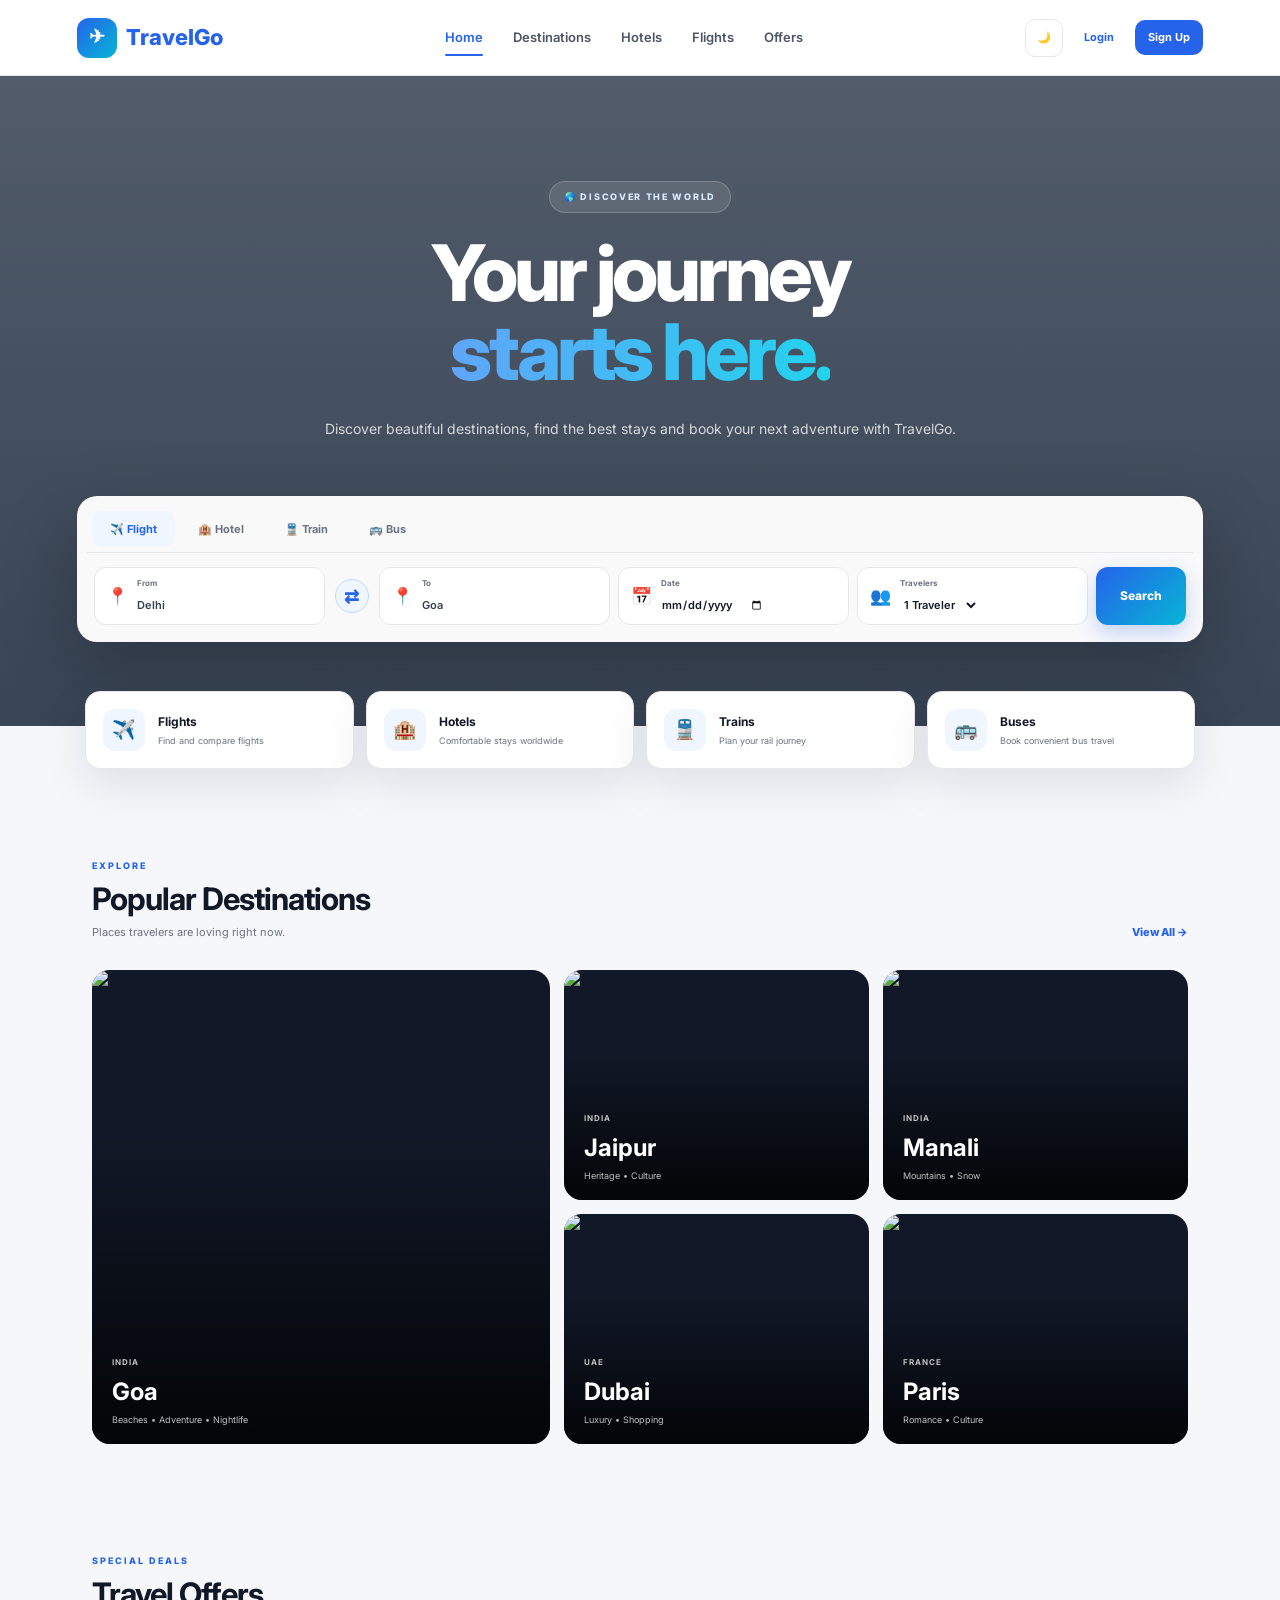
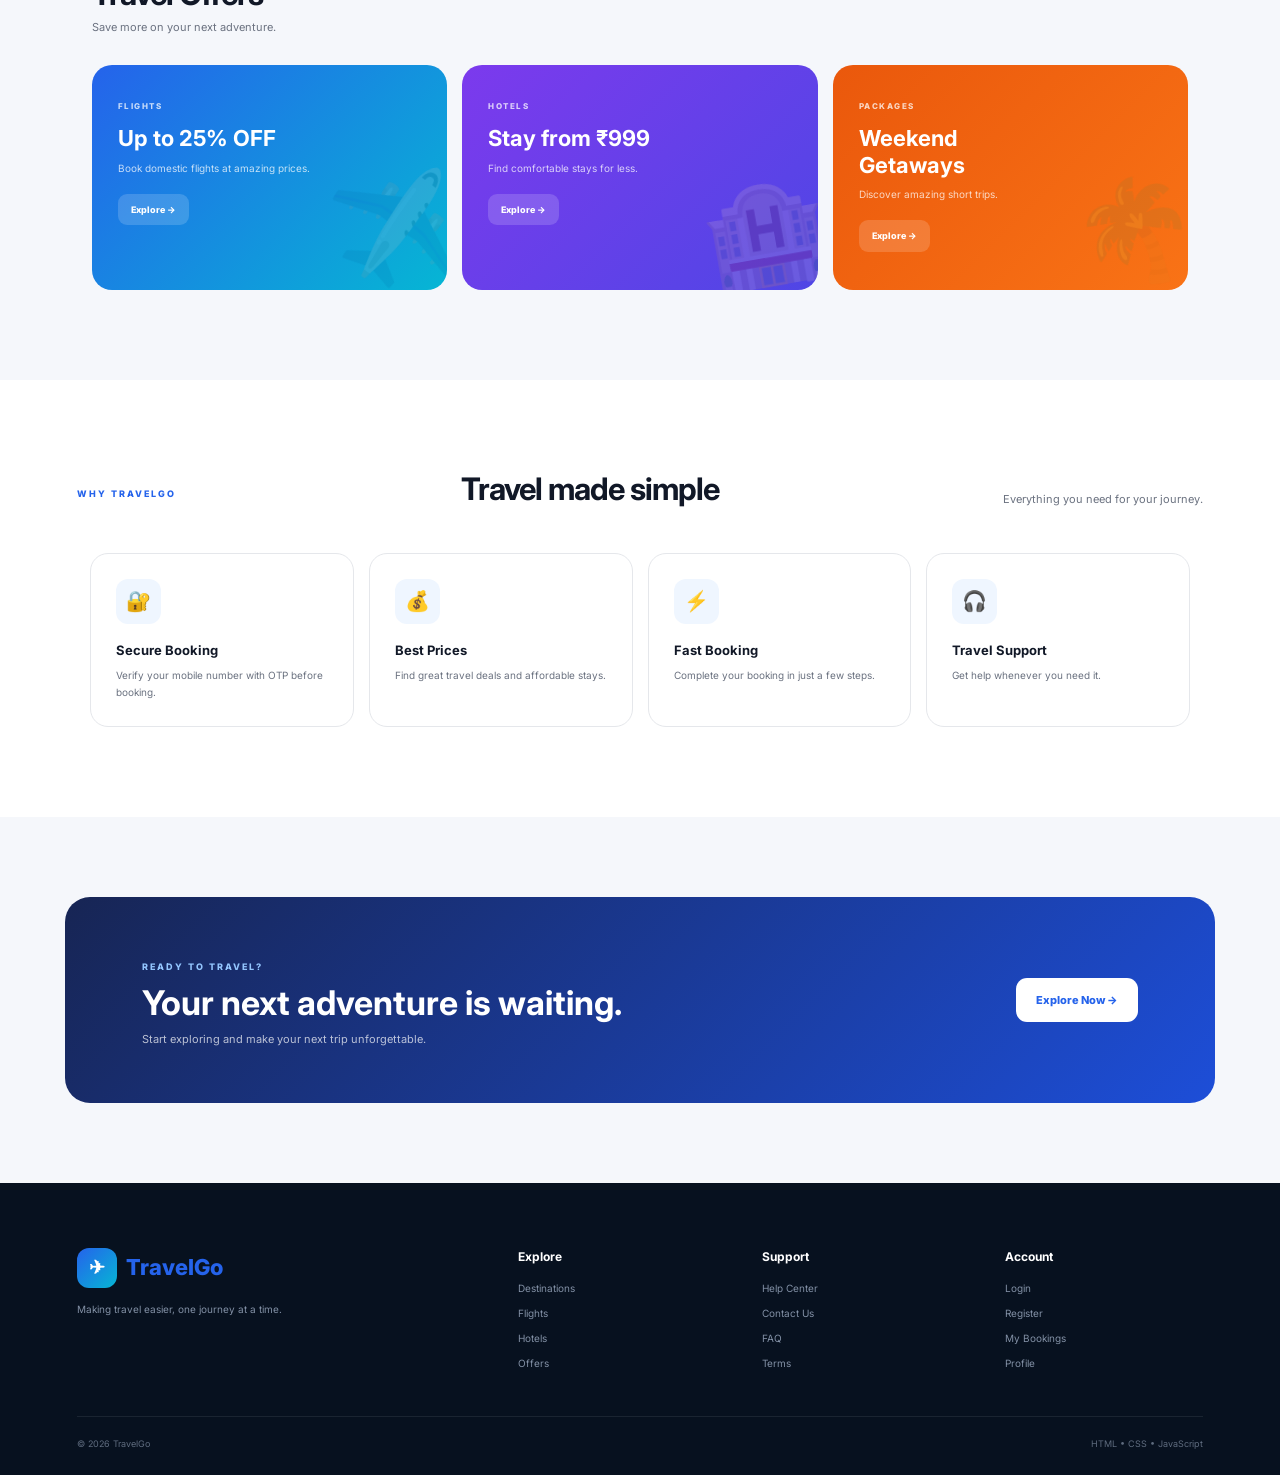
==== index.html @ ca1ddddd "This is a website where you  book train, flights, buses, hotels etc" ====
<!DOCTYPE html>
<html lang="en">
<head>
    <meta charset="UTF-8">

    <meta
        name="viewport"
        content="width=device-width, initial-scale=1.0"
    >

    <meta
        name="description"
        content="TravelGo - Book flights, hotels, buses and unforgettable trips."
    >

    <title>TravelGo | Explore the World</title>

    <!-- Google Font -->
    <link rel="preconnect" href="https://fonts.googleapis.com">

    <link
        href="https://fonts.googleapis.com/css2?family=Inter:wght@400;500;600;700;800&display=swap"
        rel="stylesheet"
    >

    <!-- CSS -->
    <link rel="stylesheet" href="style.css">
</head>

<body>

    <!-- =====================================================
         NAVBAR
    ====================================================== -->

    <header class="navbar">

        <div class="logo">
            <span class="logo-icon">✈</span>
            <span>TravelGo</span>
        </div>


        <nav class="nav-menu">

            <a href="#home" class="active">
                Home
            </a>

            <a href="destinations">
                Destinations
            </a>

            <a href="hotels.html">
                Hotels
            </a>

            <a href="flight.html">
                Flights
            </a>

            <a href="offers.html">
                Offers
            </a>

        </nav>


        <div class="nav-buttons">

            <button
                class="theme-button"
                id="themeButton"
                title="Change theme"
            >
                🌙
            </button>

            <button
                class="login-button"
                id="loginButton"
            >
                Login
            </button>

            <button
                class="signup-button"
                id="signupButton"
            >
                Sign Up
            </button>

        </div>


        <button
            class="mobile-menu"
            id="mobileMenu"
        >
            ☰
        </button>

    </header>


    <!-- =====================================================
         HERO
    ====================================================== -->

    <main>

        <section
            class="hero"
            id="home"
        >

            <div class="hero-content">

                <span class="hero-tag">
                    🌎 DISCOVER THE WORLD
                </span>

                <h1>
                    Your journey
                    <br>
                    <span>starts here.</span>
                </h1>

                <p>
                    Discover beautiful destinations,
                    find the best stays and book your
                    next adventure with TravelGo.
                </p>

            </div>


            <!-- SEARCH CARD -->

            <div class="booking-search">

                <!-- Search Type -->

                <div class="booking-tabs">

                    <button
                        class="booking-tab active"
                        data-type="flight"
                    >
                        ✈️ Flight
                    </button>

                    <button
                        class="booking-tab"
                        data-type="hotel"
                    >
                        🏨 Hotel
                    </button>

                    <button
                        class="booking-tab"
                        data-type="train"
                    >
                        🚆 Train
                    </button>

                    <button
                        class="booking-tab"
                        data-type="bus"
                    >
                        🚌 Bus
                    </button>

                </div>


                <!-- Search Form -->

                <div class="search-form">

                    <!-- FROM -->

                    <div class="input-box">

                        <span class="input-icon">
                            📍
                        </span>

                        <div>

                            <label>
                                From
                            </label>

                            <input
                                type="text"
                                id="from"
                                placeholder="Delhi"
                                autocomplete="off"
                            >

                        </div>

                    </div>


                    <!-- SWAP -->

                    <button
                        class="swap-button"
                        id="swapButton"
                        title="Swap locations"
                    >
                        ⇄
                    </button>


                    <!-- TO -->

                    <div class="input-box">

                        <span class="input-icon">
                            📍
                        </span>

                        <div>

                            <label>
                                To
                            </label>

                            <input
                                type="text"
                                id="to"
                                placeholder="Goa"
                                autocomplete="off"
                            >

                        </div>

                    </div>


                    <!-- DATE -->

                    <div class="input-box">

                        <span class="input-icon">
                            📅
                        </span>

                        <div>

                            <label>
                                Date
                            </label>

                            <input
                                type="date"
                                id="travelDate"
                            >

                        </div>

                    </div>


                    <!-- TRAVELERS -->

                    <div class="input-box">

                        <span class="input-icon">
                            👥
                        </span>

                        <div>

                            <label>
                                Travelers
                            </label>

                            <select id="travelers">

                                <option value="1">
                                    1 Traveler
                                </option>

                                <option value="2">
                                    2 Travelers
                                </option>

                                <option value="3">
                                    3 Travelers
                                </option>

                                <option value="4">
                                    4 Travelers
                                </option>

                                <option value="5">
                                    5 Travelers
                                </option>

                            </select>

                        </div>

                    </div>


                    <!-- SEARCH -->

                    <button
                        class="search-button"
                        id="searchButton"
                    >
                        Search
                    </button>

                </div>

            </div>

        </section>


        <!-- =================================================
             QUICK SERVICES
        ================================================== -->

        <section class="services">

            <div class="service-card">

                <div class="service-icon">
                    ✈️
                </div>

                <div>

                    <h3>
                        Flights
                    </h3>

                    <p>
                        Find and compare flights
                    </p>

                </div>

            </div>


            <div class="service-card">

                <div class="service-icon">
                    🏨
                </div>

                <div>

                    <h3>
                        Hotels
                    </h3>

                    <p>
                        Comfortable stays worldwide
                    </p>

                </div>

            </div>


            <div class="service-card">

                <div class="service-icon">
                    🚆
                </div>

                <div>

                    <h3>
                        Trains
                    </h3>

                    <p>
                        Plan your rail journey
                    </p>

                </div>

            </div>


            <div class="service-card">

                <div class="service-icon">
                    🚌
                </div>

                <div>

                    <h3>
                        Buses
                    </h3>

                    <p>
                        Book convenient bus travel
                    </p>

                </div>

            </div>

        </section>


        <!-- =================================================
             DESTINATIONS
        ================================================== -->

        <section
            class="section"
            id="destinations"
        >

            <div class="section-heading">

                <div>

                    <span>
                        EXPLORE
                    </span>

                    <h2>
                        Popular Destinations
                    </h2>

                    <p>
                        Places travelers are loving right now.
                    </p>

                </div>


                <button class="view-button">
                    View All →
                </button>

            </div>


            <div class="destination-grid">


                <!-- GOA -->

                <article class="destination-card large">

                    <img
                        src="https://images.unsplash.com/photo-1514222134-b57cbb8ce073?auto=format&fit=crop&w=1200&q=80"
                        alt="Goa beach"
                    >

                    <div class="destination-info">

                        <span>
                            INDIA
                        </span>

                        <h3>
                            Goa
                        </h3>

                        <p>
                            Beaches • Adventure • Nightlife
                        </p>

                    </div>

                </article>


                <!-- JAIPUR -->

                <article class="destination-card">

                    <img
                        src="https://images.unsplash.com/photo-1477587458883-47145ed94245?auto=format&fit=crop&w=900&q=80"
                        alt="Jaipur"
                    >

                    <div class="destination-info">

                        <span>
                            INDIA
                        </span>

                        <h3>
                            Jaipur
                        </h3>

                        <p>
                            Heritage • Culture
                        </p>

                    </div>

                </article>


                <!-- MANALI -->

                <article class="destination-card">

                    <img
                        src="https://images.unsplash.com/photo-1518002054494-3a6f94352e9d?auto=format&fit=crop&w=900&q=80"
                        alt="Mountain destination"
                    >

                    <div class="destination-info">

                        <span>
                            INDIA
                        </span>

                        <h3>
                            Manali
                        </h3>

                        <p>
                            Mountains • Snow
                        </p>

                    </div>

                </article>


                <!-- DUBAI -->

                <article class="destination-card">

                    <img
                        src="https://images.unsplash.com/photo-1512453979798-5ea266f8880c?auto=format&fit=crop&w=900&q=80"
                        alt="Dubai"
                    >

                    <div class="destination-info">

                        <span>
                            UAE
                        </span>

                        <h3>
                            Dubai
                        </h3>

                        <p>
                            Luxury • Shopping
                        </p>

                    </div>

                </article>


                <!-- PARIS -->

                <article class="destination-card">

                    <img
                        src="https://images.unsplash.com/photo-1502602898657-3e91760cbb34?auto=format&fit=crop&w=900&q=80"
                        alt="Paris"
                    >

                    <div class="destination-info">

                        <span>
                            FRANCE
                        </span>

                        <h3>
                            Paris
                        </h3>

                        <p>
                            Romance • Culture
                        </p>

                    </div>

                </article>

            </div>

        </section>


        <!-- =================================================
             OFFERS
        ================================================== -->

        <section
            class="section offers-section"
            id="offers"
        >

            <div class="section-heading">

                <div>

                    <span>
                        SPECIAL DEALS
                    </span>

                    <h2>
                        Travel Offers
                    </h2>

                    <p>
                        Save more on your next adventure.
                    </p>

                </div>

            </div>


            <div class="offers-grid">


                <article class="offer-card">

                    <div>

                        <small>
                            FLIGHTS
                        </small>

                        <h3>
                            Up to 25% OFF
                        </h3>

                        <p>
                            Book domestic flights
                            at amazing prices.
                        </p>

                        <button>
                            Explore →
                        </button>

                    </div>

                    <div class="offer-emoji">
                        ✈️
                    </div>

                </article>


                <article class="offer-card">

                    <div>

                        <small>
                            HOTELS
                        </small>

                        <h3>
                            Stay from ₹999
                        </h3>

                        <p>
                            Find comfortable stays
                            for less.
                        </p>

                        <button>
                            Explore →
                        </button>

                    </div>

                    <div class="offer-emoji">
                        🏨
                    </div>

                </article>


                <article class="offer-card">

                    <div>

                        <small>
                            PACKAGES
                        </small>

                        <h3>
                            Weekend Getaways
                        </h3>

                        <p>
                            Discover amazing
                            short trips.
                        </p>

                        <button>
                            Explore →
                        </button>

                    </div>

                    <div class="offer-emoji">
                        🌴
                    </div>

                </article>

            </div>

        </section>


        <!-- =================================================
             WHY TRAVELGO
        ================================================== -->

        <section class="why-us">

            <div class="section-heading centered">

                <span>
                    WHY TRAVELGO
                </span>

                <h2>
                    Travel made simple
                </h2>

                <p>
                    Everything you need for your journey.
                </p>

            </div>


            <div class="features">

                <div class="feature">

                    <div>
                        🔐
                    </div>

                    <h3>
                        Secure Booking
                    </h3>

                    <p>
                        Verify your mobile number
                        with OTP before booking.
                    </p>

                </div>


                <div class="feature">

                    <div>
                        💰
                    </div>

                    <h3>
                        Best Prices
                    </h3>

                    <p>
                        Find great travel deals
                        and affordable stays.
                    </p>

                </div>


                <div class="feature">

                    <div>
                        ⚡
                    </div>

                    <h3>
                        Fast Booking
                    </h3>

                    <p>
                        Complete your booking
                        in just a few steps.
                    </p>

                </div>


                <div class="feature">

                    <div>
                        🎧
                    </div>

                    <h3>
                        Travel Support
                    </h3>

                    <p>
                        Get help whenever you
                        need it.
                    </p>

                </div>

            </div>

        </section>


        <!-- =================================================
             CALL TO ACTION
        ================================================== -->

        <section class="cta">

            <div>

                <span>
                    READY TO TRAVEL?
                </span>

                <h2>
                    Your next adventure
                    is waiting.
                </h2>

                <p>
                    Start exploring and make
                    your next trip unforgettable.
                </p>

            </div>


            <button id="exploreButton">
                Explore Now →
            </button>

        </section>

    </main>


    <!-- =====================================================
         FOOTER
    ====================================================== -->

    <footer class="footer">

        <div class="footer-container">


            <div class="footer-about">

                <div class="logo footer-logo">

                    <span class="logo-icon">
                        ✈
                    </span>

                    <span>
                        TravelGo
                    </span>

                </div>

                <p>
                    Making travel easier,
                    one journey at a time.
                </p>

            </div>


            <div class="footer-column">

                <h4>
                    Explore
                </h4>

                <a href="#destinations">
                    Destinations
                </a>

                <a href="#flights">
                    Flights
                </a>

                <a href="#hotels">
                    Hotels
                </a>

                <a href="#offers">
                    Offers
                </a>

            </div>


            <div class="footer-column">

                <h4>
                    Support
                </h4>

                <a href="#">
                    Help Center
                </a>

                <a href="#">
                    Contact Us
                </a>

                <a href="#">
                    FAQ
                </a>

                <a href="#">
                    Terms
                </a>

            </div>


            <div class="footer-column">

                <h4>
                    Account
                </h4>

                <a href="#">
                    Login
                </a>

                <a href="#">
                    Register
                </a>

                <a href="#">
                    My Bookings
                </a>

                <a href="#">
                    Profile
                </a>

            </div>

        </div>


        <div class="footer-bottom">

            <span>
                © 2026 TravelGo
            </span>

            <span>
                HTML • CSS • JavaScript
            </span>

        </div>

    </footer>


    <!-- =====================================================
         LOGIN MODAL
    ====================================================== -->

    <div
        class="modal"
        id="loginModal"
    >

        <div class="modal-box">

            <button
                class="close-modal"
                id="closeLogin"
            >
                ×
            </button>

            <div class="modal-icon">
                🔐
            </div>

            <h2>
                Welcome Back
            </h2>

            <p>
                Login to manage your bookings.
            </p>


            <input
                type="tel"
                id="loginPhone"
                placeholder="Enter mobile number"
                maxlength="10"
            >


            <button
                class="modal-button"
                id="sendLoginOtp"
            >
                Send OTP
            </button>

        </div>

    </div>


    <!-- =====================================================
         SIGNUP MODAL
    ====================================================== -->

    <div
        class="modal"
        id="signupModal"
    >

        <div class="modal-box">

            <button
                class="close-modal"
                id="closeSignup"
            >
                ×
            </button>

            <div class="modal-icon">
                👤
            </div>

            <h2>
                Create Account
            </h2>

            <p>
                Start planning your next journey.
            </p>


            <input
                type="text"
                id="signupName"
                placeholder="Full name"
            >


            <input
                type="tel"
                id="signupPhone"
                placeholder="Mobile number"
                maxlength="10"
            >


            <button
                class="modal-button"
                id="sendSignupOtp"
            >
                Create Account
            </button>

        </div>

    </div>


    <!-- =====================================================
         TOAST
    ====================================================== -->

    <div
        class="toast"
        id="toast"
    >
        <span>✓</span>

        <p id="toastMessage">
            Welcome to TravelGo!
        </p>
    </div>


    <!-- =====================================================
         JAVASCRIPT
    ====================================================== -->

    <script src="script.js"></script>

</body>
</html>
---- style.css ----
/* =====================================================
   TRAVELGO - MAIN CSS
===================================================== */

* {
    margin: 0;
    padding: 0;
    box-sizing: border-box;
}

html {
    scroll-behavior: smooth;
}

:root {
    --primary: #2563eb;
    --primary-dark: #1d4ed8;
    --secondary: #06b6d4;

    --background: #f5f7fb;
    --card: #ffffff;
    --text: #111827;
    --muted: #6b7280;
    --border: #e5e7eb;

    --dark: #07111f;
    --dark-card: #101c2d;

    --shadow:
        0 15px 45px rgba(15, 23, 42, 0.10);

    --radius: 18px;
}

body {
    font-family: "Inter", Arial, sans-serif;
    background: var(--background);
    color: var(--text);
    line-height: 1.5;
    transition: 0.3s ease;
}

body.no-scroll {
    overflow: hidden;
}

button,
input,
select {
    font: inherit;
}

button {
    cursor: pointer;
}

a {
    text-decoration: none;
    color: inherit;
}


/* =====================================================
   NAVBAR
===================================================== */

.navbar {
    position: sticky;
    top: 0;
    z-index: 1000;

    height: 76px;

    display: flex;
    align-items: center;
    justify-content: space-between;

    padding: 0 6%;

    background: rgba(255, 255, 255, 0.94);

    border-bottom: 1px solid var(--border);

    backdrop-filter: blur(15px);
}

.logo {
    display: flex;
    align-items: center;
    gap: 9px;

    color: var(--primary);

    font-size: 22px;
    font-weight: 800;
}

.logo-icon {
    width: 40px;
    height: 40px;

    display: grid;
    place-items: center;

    border-radius: 12px;

    background:
        linear-gradient(
            135deg,
            var(--primary),
            var(--secondary)
        );

    color: white;

    font-size: 19px;
}

.nav-menu {
    display: flex;
    align-items: center;
    gap: 30px;
}

.nav-menu a {
    position: relative;

    color: #4b5563;

    font-size: 13px;
    font-weight: 600;

    transition: 0.25s ease;
}

.nav-menu a:hover,
.nav-menu a.active {
    color: var(--primary);
}

.nav-menu a.active::after {
    content: "";

    position: absolute;

    left: 0;
    right: 0;
    bottom: -9px;

    height: 2px;

    border-radius: 10px;

    background: var(--primary);
}

.nav-buttons {
    display: flex;
    align-items: center;
    gap: 8px;
}

.theme-button,
.login-button,
.signup-button {
    border-radius: 10px;

    padding: 9px 13px;

    font-size: 11px;
    font-weight: 700;

    transition: 0.25s ease;
}

.theme-button {
    border: 1px solid var(--border);
    background: white;

    width: 38px;
    height: 38px;

    padding: 0;
}

.theme-button:hover {
    transform: rotate(15deg);
}

.login-button {
    border: none;
    background: transparent;

    color: var(--primary);
}

.login-button:hover {
    background: #eff6ff;
}

.signup-button {
    border: none;

    background: var(--primary);
    color: white;
}

.signup-button:hover {
    background: var(--primary-dark);

    transform: translateY(-2px);
}

.mobile-menu {
    display: none;

    width: 40px;
    height: 40px;

    border: none;
    border-radius: 10px;

    background: #eff6ff;

    color: var(--primary);

    font-size: 22px;
}


/* =====================================================
   HERO
===================================================== */

.hero {
    min-height: 650px;

    position: relative;

    display: flex;
    flex-direction: column;
    align-items: center;

    padding: 105px 6% 80px;

    background:
        linear-gradient(
            rgba(4, 18, 38, 0.68),
            rgba(4, 18, 38, 0.78)
        ),
        url("https://images.unsplash.com/photo-1500534623283-312aade485b7?auto=format&fit=crop&w=2000&q=85")
        center / cover no-repeat;

    color: white;
}

.hero-content {
    max-width: 850px;

    text-align: center;
}

.hero-tag {
    display: inline-block;

    padding: 8px 14px;

    margin-bottom: 20px;

    border: 1px solid rgba(255, 255, 255, 0.2);

    border-radius: 30px;

    background: rgba(255, 255, 255, 0.10);

    backdrop-filter: blur(10px);

    color: #dbeafe;

    font-size: 9px;
    font-weight: 800;

    letter-spacing: 1.7px;
}

.hero h1 {
    font-size: clamp(45px, 7vw, 78px);

    line-height: 1.02;

    letter-spacing: -4px;

    font-weight: 800;
}

.hero h1 span {
    background:
        linear-gradient(
            90deg,
            #60a5fa,
            #22d3ee
        );

    -webkit-background-clip: text;
    -webkit-text-fill-color: transparent;
}

.hero-content p {
    max-width: 650px;

    margin: 24px auto 0;

    color: rgba(255, 255, 255, 0.78);

    font-size: 14px;

    line-height: 1.8;
}


/* =====================================================
   BOOKING SEARCH
===================================================== */

.booking-search {
    width: min(1150px, 100%);

    margin-top: 55px;

    padding: 10px;

    border-radius: 20px;

    background: rgba(255, 255, 255, 0.97);

    color: var(--text);

    box-shadow:
        0 25px 70px rgba(0, 0, 0, 0.25);
}

.booking-tabs {
    display: flex;
    align-items: center;

    gap: 5px;

    padding: 5px;

    border-bottom: 1px solid var(--border);
}

.booking-tab {
    padding: 10px 18px;

    border: none;
    border-radius: 10px;

    background: transparent;

    color: var(--muted);

    font-size: 11px;
    font-weight: 700;

    transition: 0.25s ease;
}

.booking-tab:hover {
    background: #f1f5f9;
}

.booking-tab.active {
    background: #eff6ff;

    color: var(--primary);
}

.search-form {
    display: grid;

    grid-template-columns:
        1fr
        38px
        1fr
        1fr
        1fr
        auto;

    align-items: center;

    gap: 8px;

    padding: 14px 7px 7px;
}

.input-box {
    min-width: 0;

    min-height: 58px;

    display: flex;
    align-items: center;

    gap: 9px;

    padding: 9px 12px;

    border: 1px solid var(--border);

    border-radius: 12px;

    background: white;

    transition: 0.2s ease;
}

.input-box:focus-within {
    border-color: var(--primary);

    box-shadow:
        0 0 0 3px rgba(37, 99, 235, 0.08);
}

.input-icon {
    font-size: 17px;
}

.input-box label {
    display: block;

    margin-bottom: 2px;

    color: var(--muted);

    font-size: 8px;
    font-weight: 700;
}

.input-box input,
.input-box select {
    width: 100%;

    border: none;
    outline: none;

    background: transparent;

    color: var(--text);

    font-size: 11px;
    font-weight: 600;
}

.input-box input::placeholder {
    color: #374151;
}

.swap-button {
    width: 34px;
    height: 34px;

    display: grid;
    place-items: center;

    margin: auto;

    border: 1px solid #bfdbfe;

    border-radius: 50%;

    background: #eff6ff;

    color: var(--primary);

    font-size: 18px;
    font-weight: 800;

    transition: 0.25s ease;
}

.swap-button:hover {
    transform: rotate(180deg);

    background: var(--primary);

    color: white;
}

.search-button {
    height: 58px;

    padding: 0 24px;

    border: none;

    border-radius: 12px;

    background:
        linear-gradient(
            135deg,
            var(--primary),
            var(--secondary)
        );

    color: white;

    font-size: 12px;
    font-weight: 800;

    box-shadow:
        0 8px 20px rgba(37, 99, 235, 0.25);

    transition: 0.25s ease;
}

.search-button:hover {
    transform: translateY(-2px);

    box-shadow:
        0 12px 25px rgba(37, 99, 235, 0.35);
}


/* =====================================================
   SERVICES
===================================================== */

.services {
    max-width: 1150px;

    margin: -35px auto 0;

    position: relative;
    z-index: 5;

    display: grid;

    grid-template-columns:
        repeat(4, 1fr);

    gap: 12px;

    padding: 0 20px;
}

.service-card {
    display: flex;
    align-items: center;

    gap: 13px;

    padding: 17px;

    border: 1px solid var(--border);

    border-radius: 15px;

    background: var(--card);

    box-shadow: var(--shadow);

    transition: 0.3s ease;
}

.service-card:hover {
    transform: translateY(-5px);

    border-color: #bfdbfe;
}

.service-icon {
    width: 42px;
    height: 42px;

    flex-shrink: 0;

    display: grid;
    place-items: center;

    border-radius: 12px;

    background: #eff6ff;

    font-size: 19px;
}

.service-card h3 {
    font-size: 12px;
}

.service-card p {
    margin-top: 3px;

    color: var(--muted);

    font-size: 9px;
}


/* =====================================================
   COMMON SECTION
===================================================== */

.section {
    max-width: 1250px;

    margin: auto;

    padding: 90px 6%;
}

.section-heading {
    display: flex;
    align-items: flex-end;
    justify-content: space-between;

    margin-bottom: 30px;
}

.section-heading > div > span,
.centered > span {
    display: block;

    margin-bottom: 7px;

    color: var(--primary);

    font-size: 9px;
    font-weight: 800;

    letter-spacing: 2px;
}

.section-heading h2,
.centered h2 {
    font-size: 31px;

    line-height: 1.2;

    letter-spacing: -1px;
}

.section-heading p,
.centered p {
    margin-top: 7px;

    color: var(--muted);

    font-size: 11px;
}

.view-button {
    border: none;

    background: transparent;

    color: var(--primary);

    font-size: 11px;
    font-weight: 800;
}


/* =====================================================
   DESTINATIONS
===================================================== */

.destination-grid {
    display: grid;

    grid-template-columns:
        1.5fr
        1fr
        1fr;

    grid-template-rows:
        230px
        230px;

    gap: 14px;
}

.destination-card {
    position: relative;

    overflow: hidden;

    border-radius: var(--radius);

    background: #111827;

    cursor: pointer;
}

.destination-card.large {
    grid-row: span 2;
}

.destination-card img {
    width: 100%;
    height: 100%;

    object-fit: cover;

    transition:
        transform 0.6s ease;
}

.destination-card:hover img {
    transform: scale(1.08);
}

.destination-card::after {
    content: "";

    position: absolute;

    inset: 0;

    background:
        linear-gradient(
            transparent 35%,
            rgba(0, 0, 0, 0.82)
        );
}

.destination-info {
    position: absolute;

    z-index: 2;

    left: 20px;
    right: 20px;
    bottom: 18px;

    color: white;
}

.destination-info span {
    font-size: 8px;
    font-weight: 700;

    letter-spacing: 1px;

    opacity: 0.75;
}

.destination-info h3 {
    margin-top: 3px;

    font-size: 24px;
}

.destination-info p {
    margin-top: 3px;

    color: rgba(255, 255, 255, 0.75);

    font-size: 9px;
}


/* =====================================================
   OFFERS
===================================================== */

.offers-section {
    padding-top: 20px;
}

.offers-grid {
    display: grid;

    grid-template-columns:
        repeat(3, 1fr);

    gap: 15px;
}

.offer-card {
    min-height: 225px;

    position: relative;

    overflow: hidden;

    display: flex;
    justify-content: space-between;

    padding: 26px;

    border-radius: 20px;

    color: white;

    background:
        linear-gradient(
            135deg,
            #2563eb,
            #06b6d4
        );
}

.offer-card:nth-child(2) {
    background:
        linear-gradient(
            135deg,
            #7c3aed,
            #4f46e5
        );
}

.offer-card:nth-child(3) {
    background:
        linear-gradient(
            135deg,
            #ea580c,
            #f97316
        );
}

.offer-card small {
    font-size: 8px;
    font-weight: 800;

    letter-spacing: 1.5px;

    opacity: 0.75;
}

.offer-card h3 {
    max-width: 190px;

    margin: 10px 0 8px;

    font-size: 22px;

    line-height: 1.2;
}

.offer-card p {
    max-width: 200px;

    color: rgba(255, 255, 255, 0.75);

    font-size: 10px;

    line-height: 1.6;
}

.offer-card button {
    margin-top: 18px;

    padding: 9px 13px;

    border: none;

    border-radius: 9px;

    background: rgba(255, 255, 255, 0.16);

    color: white;

    font-size: 9px;
    font-weight: 800;
}

.offer-emoji {
    position: absolute;

    right: -10px;
    bottom: -15px;

    font-size: 100px;

    opacity: 0.15;

    transform: rotate(-10deg);
}


/* =====================================================
   WHY US
===================================================== */

.why-us {
    padding: 90px 6%;

    background: var(--card);
}

.centered {
    text-align: center;
}

.features {
    max-width: 1100px;

    display: grid;

    grid-template-columns:
        repeat(4, 1fr);

    gap: 15px;

    margin: 45px auto 0;
}

.feature {
    padding: 25px;

    border: 1px solid var(--border);

    border-radius: 18px;

    background: var(--card);

    transition: 0.3s ease;
}

.feature:hover {
    transform: translateY(-6px);

    box-shadow: var(--shadow);

    border-color: #bfdbfe;
}

.feature > div {
    width: 45px;
    height: 45px;

    display: grid;
    place-items: center;

    margin-bottom: 17px;

    border-radius: 12px;

    background: #eff6ff;

    font-size: 20px;
}

.feature h3 {
    font-size: 13px;
}

.feature p {
    margin-top: 7px;

    color: var(--muted);

    font-size: 10px;

    line-height: 1.7;
}


/* =====================================================
   CTA
===================================================== */

.cta {
    max-width: 1150px;

    margin: 80px auto;

    padding: 55px 6%;

    display: flex;
    align-items: center;
    justify-content: space-between;

    gap: 30px;

    border-radius: 25px;

    background:
        linear-gradient(
            135deg,
            #172554,
            #1d4ed8
        );

    color: white;
}

.cta > div > span {
    font-size: 9px;
    font-weight: 800;

    letter-spacing: 2px;

    color: #93c5fd;
}

.cta h2 {
    max-width: 600px;

    margin-top: 8px;

    font-size: 34px;

    line-height: 1.1;
}

.cta p {
    margin-top: 10px;

    color: rgba(255, 255, 255, 0.7);

    font-size: 11px;
}

.cta button {
    flex-shrink: 0;

    padding: 14px 20px;

    border: none;

    border-radius: 11px;

    background: white;

    color: var(--primary);

    font-size: 11px;
    font-weight: 800;

    transition: 0.25s ease;
}

.cta button:hover {
    transform: translateY(-3px);
}


/* =====================================================
   FOOTER
===================================================== */

.footer {
    padding: 65px 6% 25px;

    background: #07111f;

    color: white;
}

.footer-container {
    max-width: 1200px;

    display: grid;

    grid-template-columns:
        2fr
        1fr
        1fr
        1fr;

    gap: 45px;

    margin: auto;
}

.footer-about p {
    max-width: 250px;

    margin-top: 14px;

    color: #8290a5;

    font-size: 10px;
}

.footer-column {
    display: flex;
    flex-direction: column;

    gap: 10px;
}

.footer-column h4 {
    margin-bottom: 5px;

    font-size: 12px;
}

.footer-column a {
    color: #8290a5;

    font-size: 10px;

    transition: 0.2s ease;
}

.footer-column a:hover {
    color: white;

    transform: translateX(3px);
}

.footer-bottom {
    max-width: 1200px;

    display: flex;
    align-items: center;
    justify-content: space-between;

    margin: 45px auto 0;

    padding-top: 20px;

    border-top:
        1px solid rgba(255, 255, 255, 0.08);

    color: #5f6c7f;

    font-size: 9px;
}


/* =====================================================
   MODAL
===================================================== */

.modal {
    position: fixed;

    inset: 0;

    z-index: 2000;

    display: none;
    align-items: center;
    justify-content: center;

    padding: 20px;

    background:
        rgba(3, 10, 20, 0.72);

    backdrop-filter: blur(7px);
}

.modal.show {
    display: flex;
}

.modal-box {
    width: min(420px, 100%);

    position: relative;

    padding: 35px;

    border-radius: 22px;

    background: var(--card);

    box-shadow:
        0 30px 80px rgba(0, 0, 0, 0.3);

    animation:
        modalIn 0.25s ease;
}

@keyframes modalIn {

    from {
        opacity: 0;
        transform: translateY(20px) scale(0.97);
    }

    to {
        opacity: 1;
        transform: translateY(0) scale(1);
    }

}

.close-modal {
    position: absolute;

    top: 15px;
    right: 15px;

    width: 32px;
    height: 32px;

    border: none;

    border-radius: 50%;

    background: #f1f5f9;

    color: #475569;

    font-size: 20px;
}

.modal-icon {
    width: 55px;
    height: 55px;

    display: grid;
    place-items: center;

    margin-bottom: 15px;

    border-radius: 15px;

    background: #eff6ff;

    font-size: 24px;
}

.modal-box h2 {
    font-size: 25px;
}

.modal-box > p {
    margin: 7px 0 20px;

    color: var(--muted);

    font-size: 11px;
}

.modal-box input {
    width: 100%;

    height: 48px;

    margin-bottom: 12px;

    padding: 0 14px;

    border:
        1px solid var(--border);

    border-radius: 10px;

    outline: none;

    background: var(--card);

    color: var(--text);

    font-size: 12px;
}

.modal-box input:focus {
    border-color: var(--primary);

    box-shadow:
        0 0 0 3px rgba(37, 99, 235, 0.08);
}

.modal-button {
    width: 100%;

    height: 48px;

    border: none;

    border-radius: 10px;

    background: var(--primary);

    color: white;

    font-size: 11px;
    font-weight: 800;
}


/* =====================================================
   TOAST
===================================================== */

.toast {
    position: fixed;

    right: 25px;
    bottom: 25px;

    z-index: 3000;

    min-width: 260px;

    display: flex;
    align-items: center;

    gap: 10px;

    padding: 13px 17px;

    border-radius: 12px;

    background: #111827;

    color: white;

    box-shadow:
        0 15px 40px rgba(0, 0, 0, 0.2);

    opacity: 0;

    visibility: hidden;

    transform: translateY(20px);

    transition: 0.3s ease;
}

.toast.show {
    opacity: 1;

    visibility: visible;

    transform: translateY(0);
}

.toast > span {
    width: 25px;
    height: 25px;

    display: grid;
    place-items: center;

    border-radius: 50%;

    background: #22c55e;

    font-size: 12px;
}

.toast p {
    font-size: 11px;
}


/* =====================================================
   DARK MODE
===================================================== */

body.dark-mode {
    --background: #070d18;
    --card: #0e1929;
    --text: #f8fafc;
    --muted: #94a3b8;
    --border: rgba(255, 255, 255, 0.08);
}

body.dark-mode .navbar {
    background: rgba(7, 13, 24, 0.94);
}

body.dark-mode .nav-menu a {
    color: #94a3b8;
}

body.dark-mode .nav-menu a:hover,
body.dark-mode .nav-menu a.active {
    color: #60a5fa;
}

body.dark-mode .theme-button {
    background: #101c2d;
    color: white;
}

body.dark-mode .login-button:hover {
    background: #101c2d;
}

body.dark-mode .booking-search {
    background: #0e1929;
}

body.dark-mode .booking-tab:hover {
    background: #162338;
}

body.dark-mode .input-box {
    background: #101c2d;
}

body.dark-mode .input-box input,
body.dark-mode .input-box select {
    color: white;
}

body.dark-mode .input-box input::placeholder {
    color: #94a3b8;
}

body.dark-mode .service-card {
    background: #0e1929;
}

body.dark-mode .service-icon,
body.dark-mode .feature > div,
body.dark-mode .modal-icon {
    background: #172554;
}

body.dark-mode .feature {
    background: #0e1929;
}

body.dark-mode .modal-box {
    background: #0e1929;
}

body.dark-mode .modal-box input {
    background: #101c2d;
    color: white;
}

body.dark-mode .close-modal {
    background: #172338;
    color: white;
}


/* =====================================================
   TABLET
===================================================== */

@media (max-width: 1050px) {

    .navbar {
        padding: 0 4%;
    }

    .nav-menu {
        gap: 18px;
    }

    .search-form {
        grid-template-columns:
            1fr
            1fr
            1fr;
    }

    .swap-button {
        display: none;
    }

    .search-button {
        width: 100%;
    }

    .services {
        grid-template-columns: 1fr 1fr;
    }

    .destination-grid {
        grid-template-columns: 1fr 1fr;

        grid-template-rows:
            260px
            220px
            220px;
    }

    .destination-card.large {
        grid-column: span 2;
        grid-row: auto;
    }

    .offers-grid {
        grid-template-columns: 1fr 1fr;
    }

    .offer-card:last-child {
        grid-column: span 2;
    }

    .features {
        grid-template-columns: 1fr 1fr;
    }
}


/* =====================================================
   MOBILE
===================================================== */

@media (max-width: 800px) {

    .navbar {
        height: 68px;

        padding: 0 20px;
    }

    .nav-menu {
        position: absolute;

        top: 75px;
        left: 15px;
        right: 15px;

        display: none;

        flex-direction: column;

        align-items: stretch;

        gap: 0;

        padding: 10px;

        border:
            1px solid var(--border);

        border-radius: 15px;

        background: var(--card);

        box-shadow: var(--shadow);
    }

    .nav-menu.show {
        display: flex;
    }

    .nav-menu a {
        padding: 12px;
    }

    .nav-menu a.active::after {
        display: none;
    }

    .nav-buttons {
        display: none;
    }

    .mobile-menu {
        display: block;
    }

    .hero {
        min-height: 700px;

        padding: 80px 20px 70px;
    }

    .hero h1 {
        font-size: 45px;

        letter-spacing: -2px;
    }

    .hero-content p {
        font-size: 12px;
    }

    .booking-search {
        margin-top: 40px;
    }

    .booking-tabs {
        overflow-x: auto;
    }

    .booking-tab {
        flex-shrink: 0;
    }

    .search-form {
        grid-template-columns: 1fr;
    }

    .search-button {
        height: 52px;
    }

    .services {
        margin-top: -20px;

        grid-template-columns: 1fr;

        padding: 0 20px;
    }

    .section {
        padding: 65px 20px;
    }

    .section-heading {
        align-items: flex-start;

        flex-direction: column;

        gap: 10px;
    }

    .destination-grid {
        grid-template-columns: 1fr;

        grid-template-rows:
            260px
            220px
            220px
            220px
            220px;
    }

    .destination-card.large {
        grid-column: auto;
    }

    .offers-grid {
        grid-template-columns: 1fr;
    }

    .offer-card:last-child {
        grid-column: auto;
    }

    .features {
        grid-template-columns: 1fr;
    }

    .cta {
        margin: 50px 20px;

        flex-direction: column;

        align-items: flex-start;

        padding: 45px 25px;
    }

    .cta h2 {
        font-size: 29px;
    }

    .footer {
        padding: 55px 20px 25px;
    }

    .footer-container {
        grid-template-columns: 1fr 1fr;

        gap: 35px;
    }

}


/* =====================================================
   SMALL MOBILE
===================================================== */

@media (max-width: 500px) {

    .logo {
        font-size: 19px;
    }

    .logo-icon {
        width: 35px;
        height: 35px;
    }

    .hero h1 {
        font-size: 38px;
    }

    .hero-tag {
        font-size: 8px;
    }

    .section-heading h2,
    .centered h2 {
        font-size: 27px;
    }

    .footer-container {
        grid-template-columns: 1fr;
    }

    .footer-bottom {
        flex-direction: column;

        align-items: flex-start;

        gap: 8px;
    }

    .toast {
        left: 15px;
        right: 15px;
        bottom: 15px;

        min-width: 0;
    }

}


/* =====================================================
   REDUCED MOTION
===================================================== */

@media (prefers-reduced-motion: reduce) {

    *,
    *::before,
    *::after {
        scroll-behavior: auto !important;

        animation-duration: 0.01ms !important;

        animation-iteration-count: 1 !important;

        transition-duration: 0.01ms !important;
    }

}
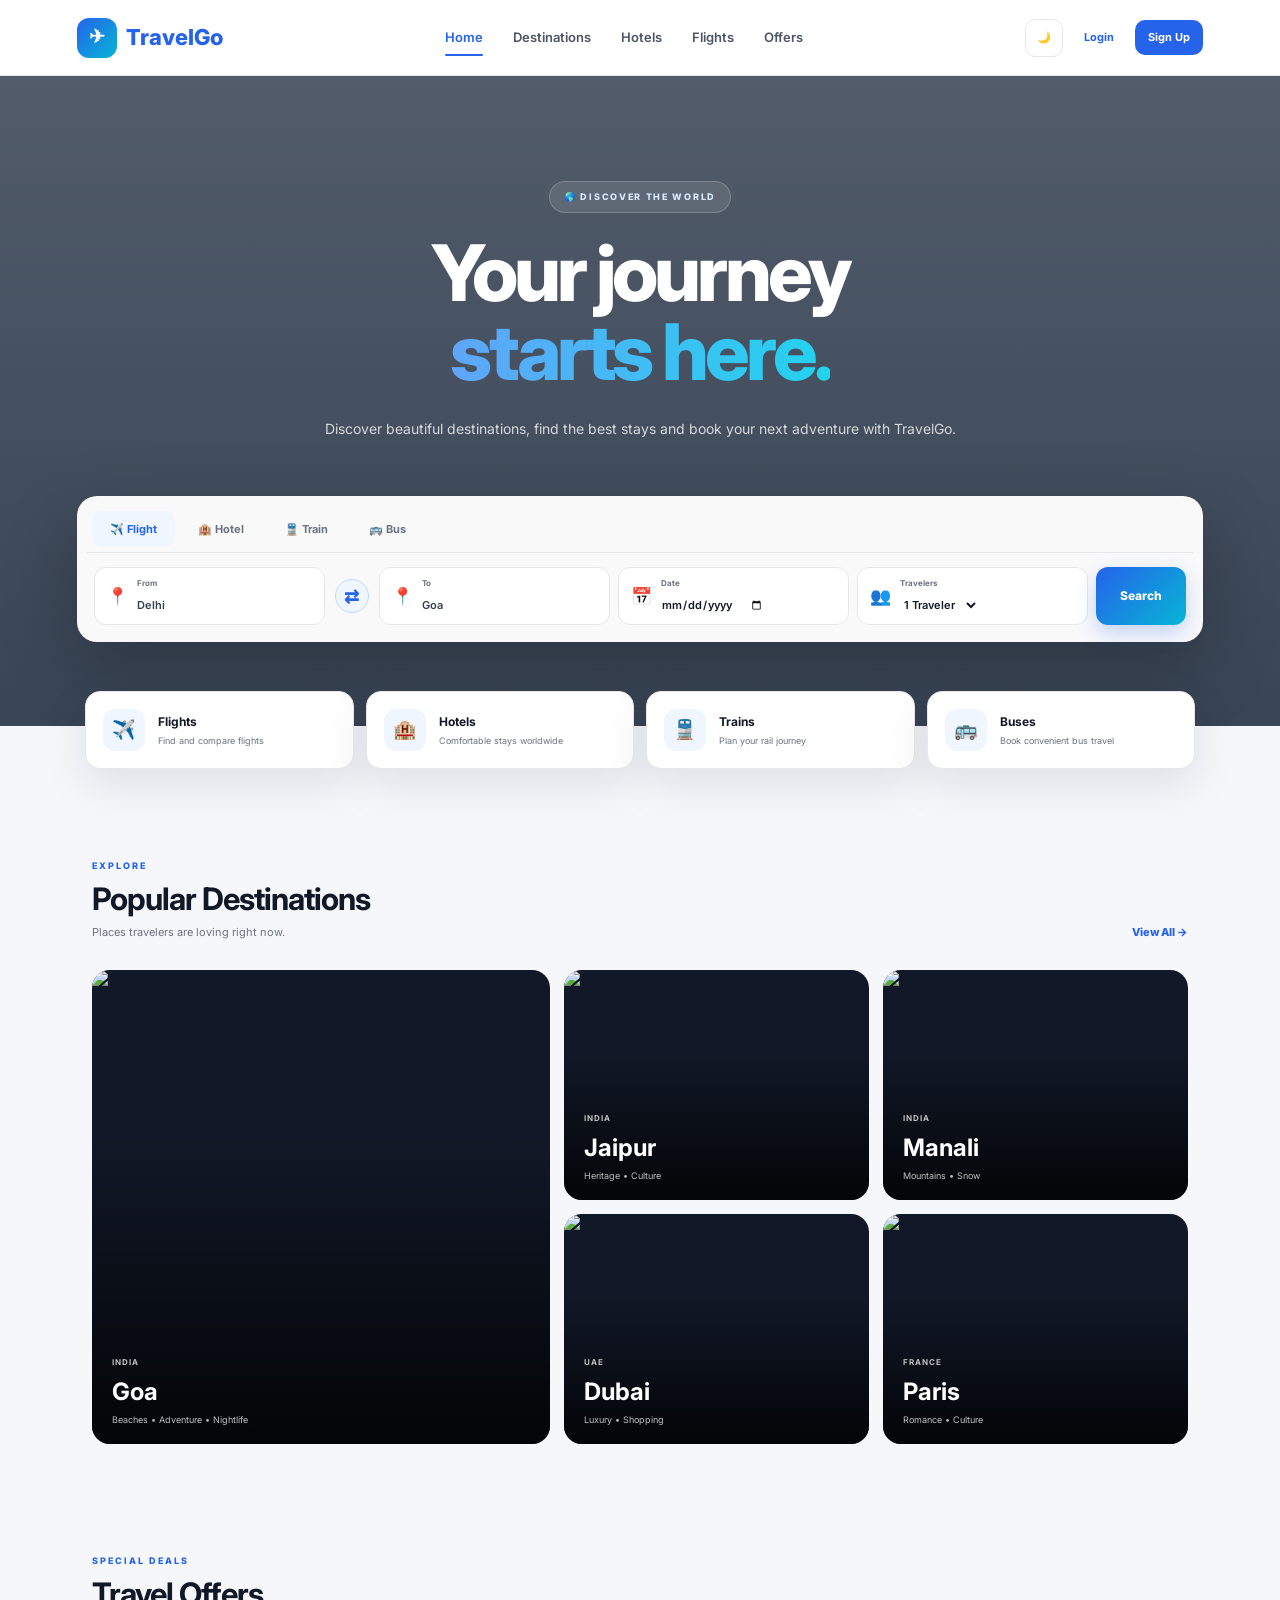
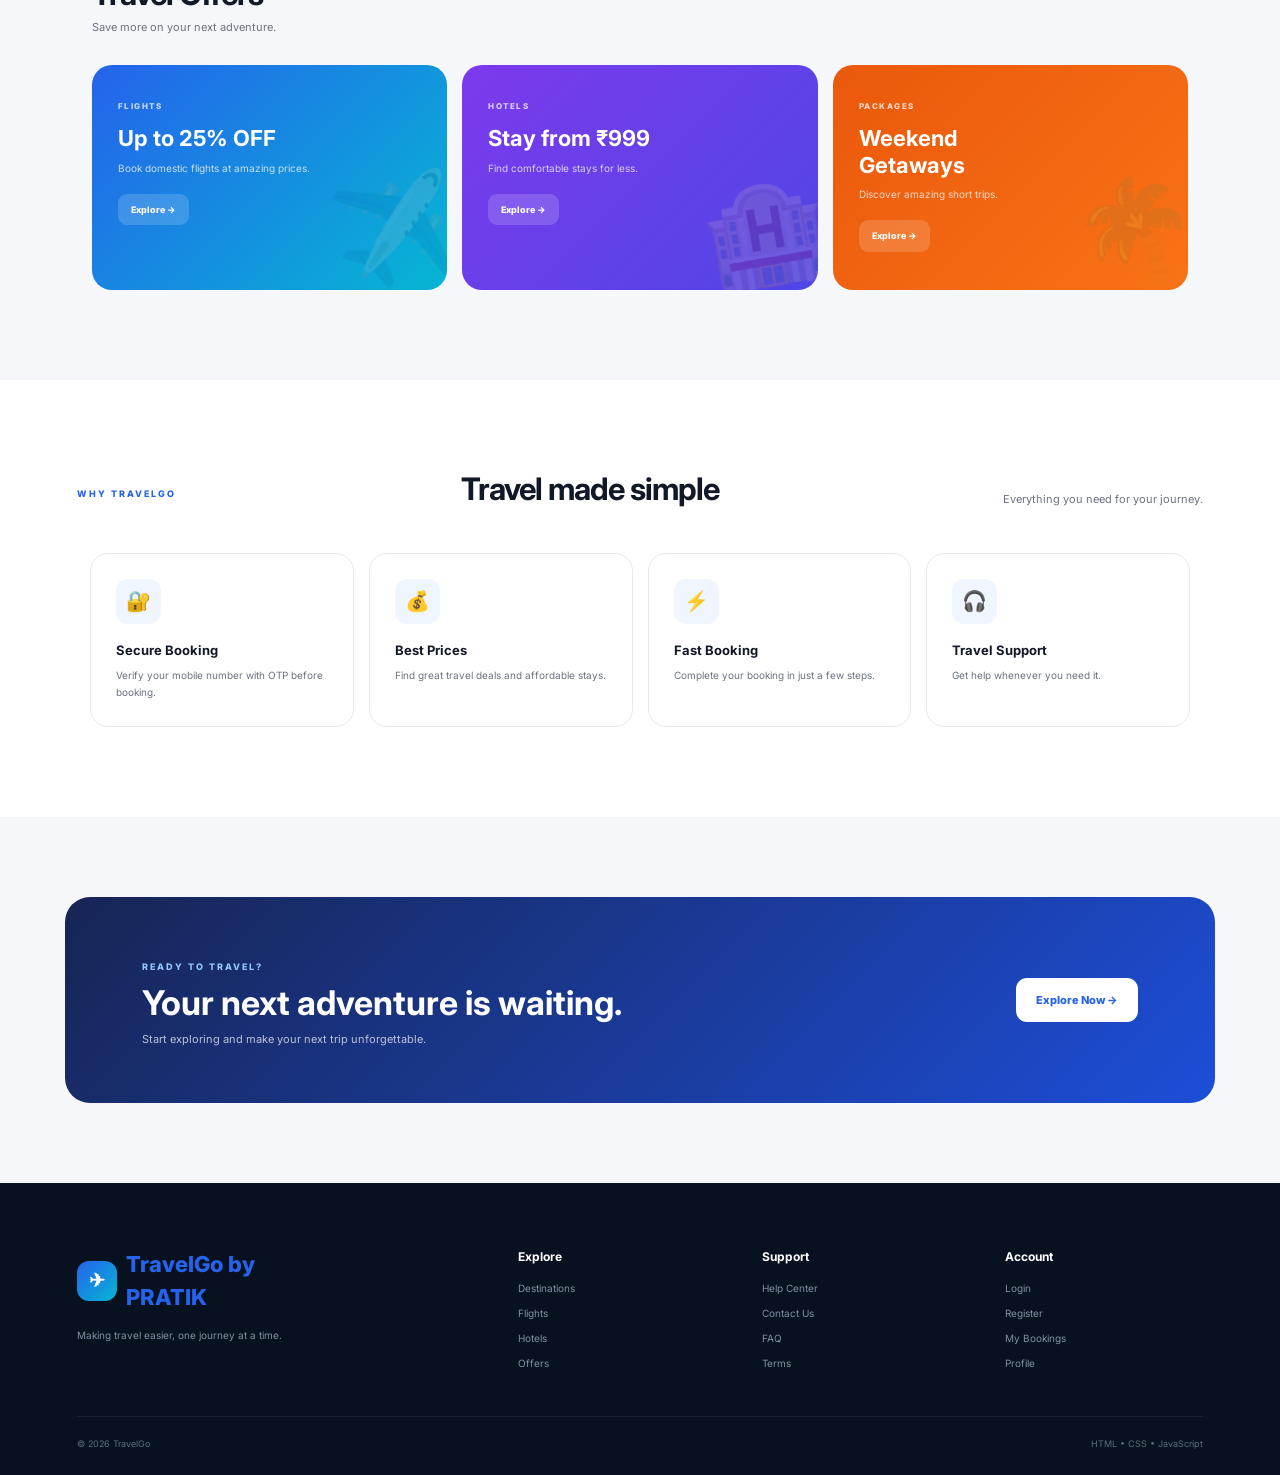
==== commit b1f81d8a: "Add text travelGo by PRATIK" ====
--- a/index.html
+++ b/index.html
@@ -47,7 +47,7 @@
                 Home
             </a>
 
-            <a href="destinations">
+            <a href="#destinations">
                 Destinations
             </a>
 
@@ -59,7 +59,7 @@
                 Flights
             </a>
 
-            <a href="offers.html">
+            <a href="offer.html">
                 Offers
             </a>
 
@@ -77,18 +77,17 @@
             </button>
 
             <button
-                class="login-button"
-                id="loginButton"
-            >
-                Login
-            </button>
-
-            <button
-                class="signup-button"
-                id="signupButton"
-            >
-                Sign Up
-            </button>
+    class="login-button"
+    onclick="window.location.href='auth.html'"
+>
+    Login
+</button>
+<button
+    class="signup-button"
+    onclick="window.location.href='auth.html'"
+>
+    Sign Up
+</button>
 
         </div>
 
@@ -878,7 +877,9 @@
                     </span>
 
                     <span>
-                        TravelGo
+                        TravelGo by 
+                        <br>PRATIK 
+
                     </span>
 
                 </div>
@@ -909,7 +910,7 @@
                     Hotels
                 </a>
 
-                <a href="#offers">
+                <a href="#offer">
                     Offers
                 </a>
 
--- a/style.css
+++ b/style.css
@@ -301,7 +301,8 @@
             #22d3ee
         );
 
-    -webkit-background-clip: text;
+    background-clip: text;
+color: transparent;
     -webkit-text-fill-color: transparent;
 }
 
